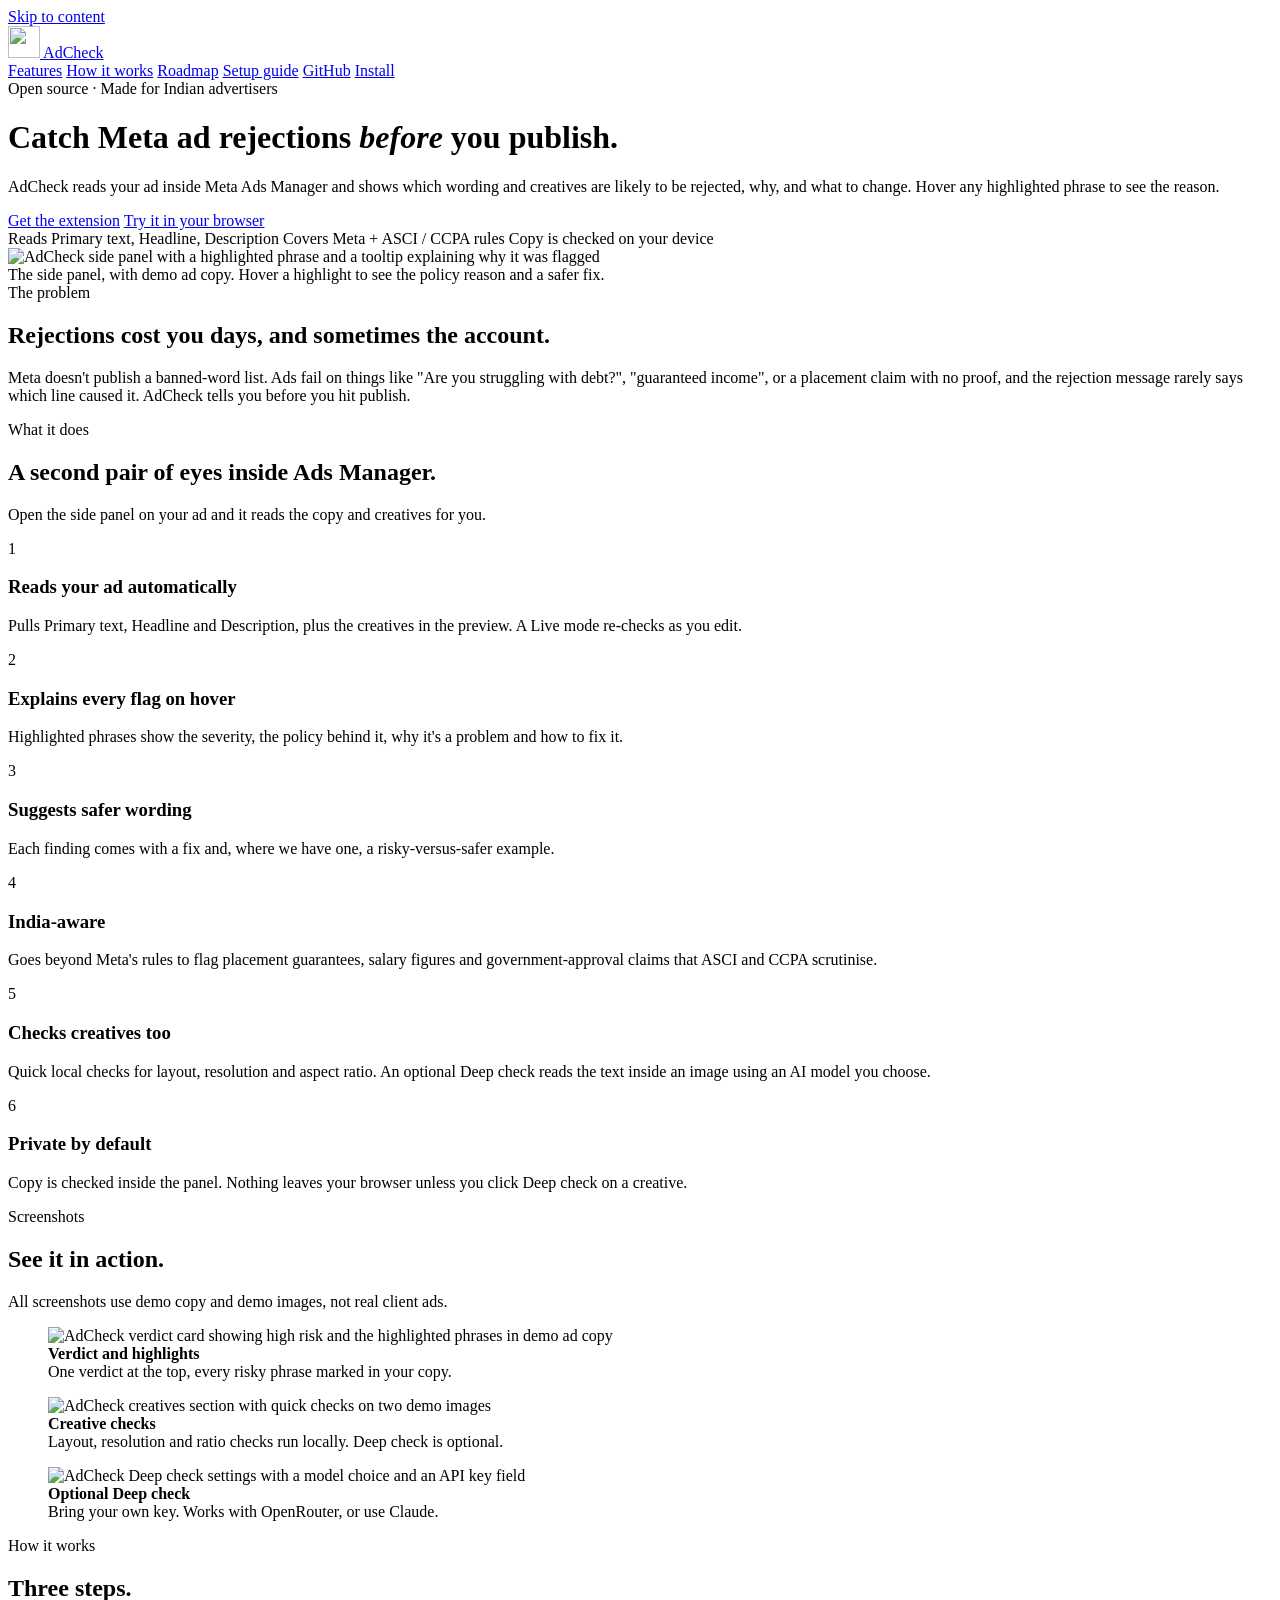
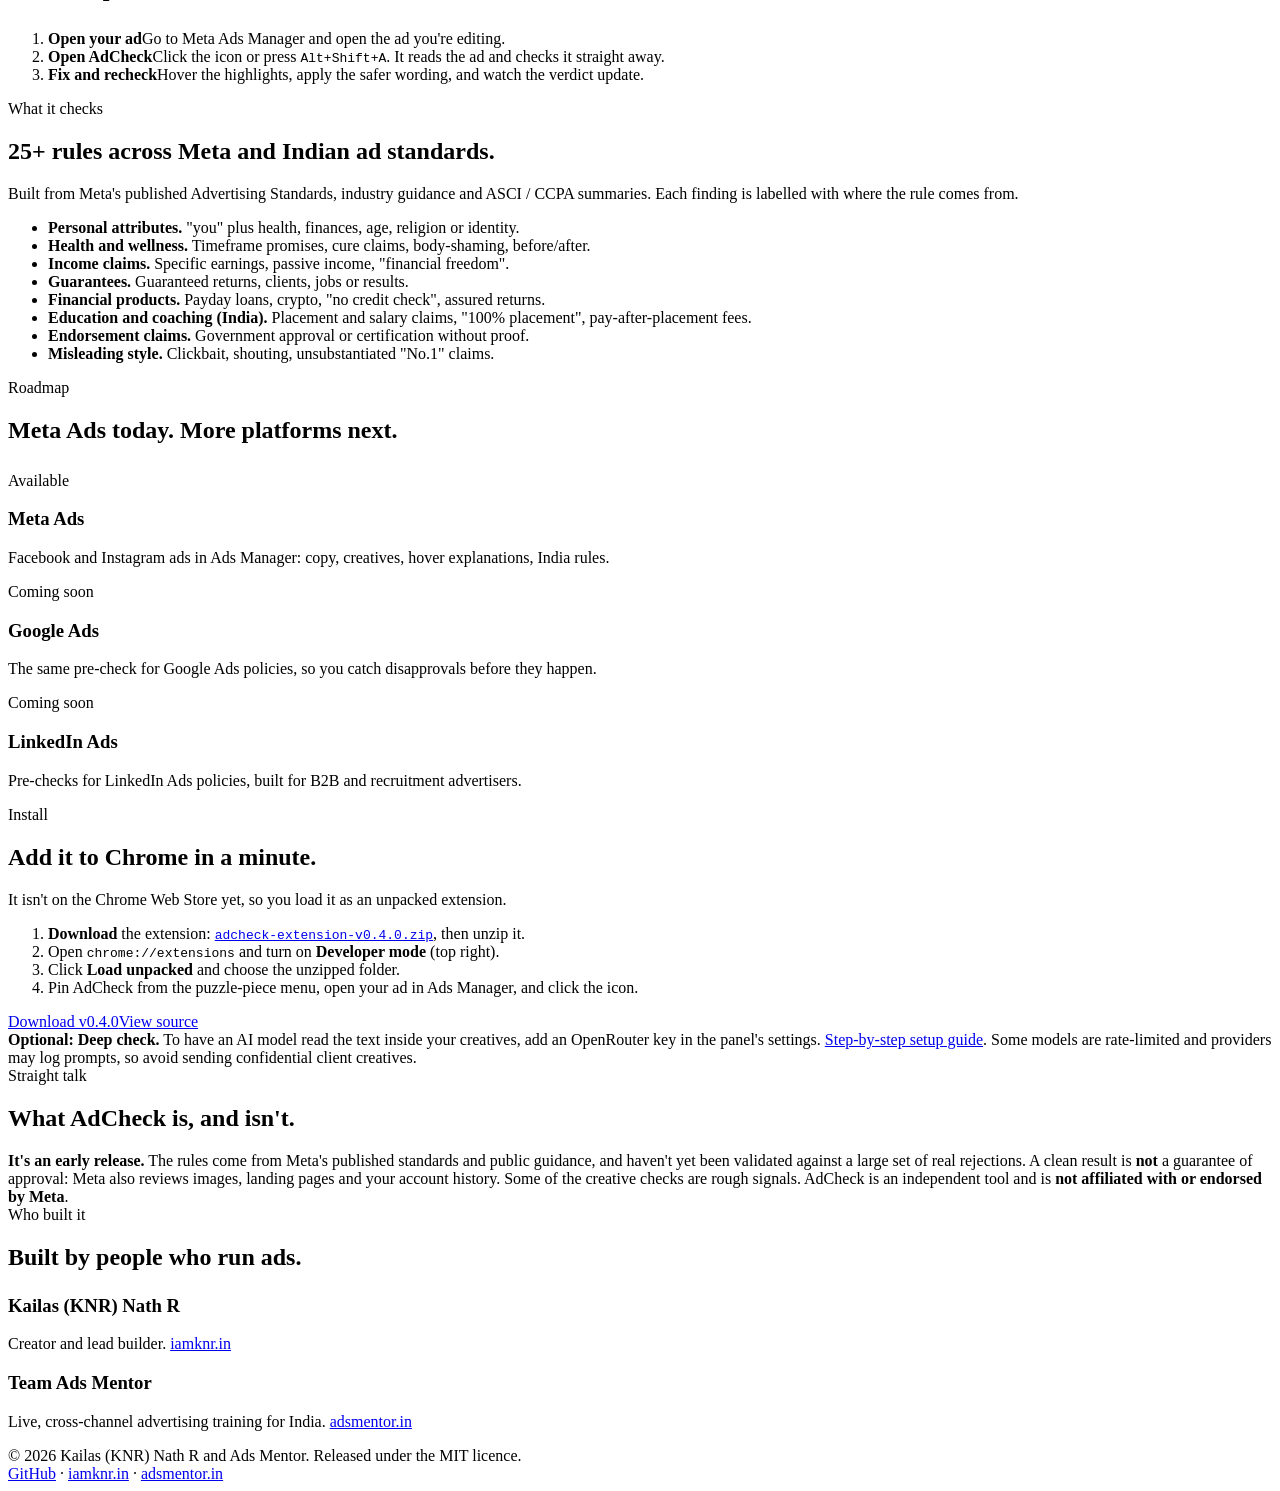
==== docs/index.html @ 50cb5c26 "Add landing page" ====
<!doctype html>
<html lang="en">
<head>
<meta charset="utf-8">
<meta name="viewport" content="width=device-width, initial-scale=1">
<title>AdCheck by Ads Mentor: catch Meta ad rejections before you publish</title>
<meta name="description" content="Chrome extension that reads your ad in Meta Ads Manager and flags wording and creatives likely to be rejected, with the reason and a safer fix. Built for Indian advertisers. Google Ads and LinkedIn Ads coming soon.">
<link rel="icon" type="image/svg+xml" href="favicon.svg">
<meta property="og:type" content="website">
<meta property="og:title" content="AdCheck by Ads Mentor">
<meta property="og:description" content="Catch Meta ad rejections before you publish. Chrome side panel with hover explanations and safer rewrites.">
<meta property="og:image" content="https://iam-knr.github.io/adsmentor-adcheck/assets/og.png">
<meta property="og:url" content="https://iam-knr.github.io/adsmentor-adcheck/">
<meta name="twitter:card" content="summary_large_image">
<meta name="theme-color" content="#0b0b0b">
<link rel="preconnect" href="https://fonts.googleapis.com">
<link rel="preconnect" href="https://fonts.gstatic.com" crossorigin>
<link href="https://fonts.googleapis.com/css2?family=Figtree:wght@400;500;600;700;800&display=swap" rel="stylesheet">
<link rel="stylesheet" href="assets/site.css">
</head>
<body>
<a class="skip" href="#main">Skip to content</a>

<header class="nav">
  <div class="wrap">
    <a class="logo" href="#top"><img src="assets/icon-512.png" alt="" width="32" height="32"> AdCheck</a>
    <nav aria-label="Main">
      <a href="#features">Features</a>
      <a href="#how">How it works</a>
      <a href="#roadmap">Roadmap</a>
      <a href="openrouter-setup/">Setup guide</a>
      <a class="btn sm" href="https://github.com/iam-knr/adsmentor-adcheck">GitHub</a>
      <a class="btn sm primary" href="#install">Install</a>
    </nav>
  </div>
</header>

<main id="main">
<div id="top"></div>

<div class="hero">
  <div class="wrap">
    <div>
      <span class="pill">Open source · Made for Indian advertisers</span>
      <h1>Catch Meta ad rejections <em>before</em> you publish.</h1>
      <p class="lead">AdCheck reads your ad inside Meta Ads Manager and shows which wording and creatives are likely to be rejected, why, and what to change. Hover any highlighted phrase to see the reason.</p>
      <div class="cta">
        <a class="btn primary" href="#install">Get the extension</a>
        <a class="btn" href="try/">Try it in your browser</a>
      </div>
      <div class="facts">
        <span>Reads Primary text, Headline, Description</span>
        <span>Covers Meta + ASCI / CCPA rules</span>
        <span>Copy is checked on your device</span>
      </div>
    </div>
    <figure class="frame" style="margin:0">
      <div class="crop"><img src="assets/shots/panel-tooltip.png" alt="AdCheck side panel with a highlighted phrase and a tooltip explaining why it was flagged" width="1000" height="2000"></div>
      <figcaption>The side panel, with demo ad copy. Hover a highlight to see the policy reason and a safer fix.</figcaption>
    </figure>
  </div>
</div>

<section id="problem">
  <div class="wrap">
    <div class="eyebrow">The problem</div>
    <h2>Rejections cost you days, and sometimes the account.</h2>
    <p class="sub">Meta doesn't publish a banned-word list. Ads fail on things like "Are you struggling with debt?", "guaranteed income", or a placement claim with no proof, and the rejection message rarely says which line caused it. AdCheck tells you before you hit publish.</p>
  </div>
</section>

<section id="features" class="band">
  <div class="wrap">
    <div class="eyebrow">What it does</div>
    <h2>A second pair of eyes inside Ads Manager.</h2>
    <p class="sub">Open the side panel on your ad and it reads the copy and creatives for you.</p>
    <div class="grid">
      <div class="card"><div class="ico">1</div><h3>Reads your ad automatically</h3><p>Pulls Primary text, Headline and Description, plus the creatives in the preview. A Live mode re-checks as you edit.</p></div>
      <div class="card"><div class="ico">2</div><h3>Explains every flag on hover</h3><p>Highlighted phrases show the severity, the policy behind it, why it's a problem and how to fix it.</p></div>
      <div class="card"><div class="ico">3</div><h3>Suggests safer wording</h3><p>Each finding comes with a fix and, where we have one, a risky-versus-safer example.</p></div>
      <div class="card"><div class="ico">4</div><h3>India-aware</h3><p>Goes beyond Meta's rules to flag placement guarantees, salary figures and government-approval claims that ASCI and CCPA scrutinise.</p></div>
      <div class="card"><div class="ico">5</div><h3>Checks creatives too</h3><p>Quick local checks for layout, resolution and aspect ratio. An optional Deep check reads the text inside an image using an AI model you choose.</p></div>
      <div class="card"><div class="ico">6</div><h3>Private by default</h3><p>Copy is checked inside the panel. Nothing leaves your browser unless you click Deep check on a creative.</p></div>
    </div>
  </div>
</section>

<section id="screens">
  <div class="wrap">
    <div class="eyebrow">Screenshots</div>
    <h2>See it in action.</h2>
    <p class="sub">All screenshots use demo copy and demo images, not real client ads.</p>
    <div class="shots">
      <figure class="shot"><div class="crop"><img src="assets/shots/panel-verdict.png" alt="AdCheck verdict card showing high risk and the highlighted phrases in demo ad copy" loading="lazy" width="1000" height="2000"></div><b>Verdict and highlights</b><figcaption>One verdict at the top, every risky phrase marked in your copy.</figcaption></figure>
      <figure class="shot"><div class="crop"><img src="assets/shots/panel-creatives.png" alt="AdCheck creatives section with quick checks on two demo images" loading="lazy" width="1000" height="1621"></div><b>Creative checks</b><figcaption>Layout, resolution and ratio checks run locally. Deep check is optional.</figcaption></figure>
      <figure class="shot"><div class="crop full"><img src="assets/shots/panel-settings.png" alt="AdCheck Deep check settings with a model choice and an API key field" loading="lazy" width="1000" height="878"></div><b>Optional Deep check</b><figcaption>Bring your own key. Works with OpenRouter, or use Claude.</figcaption></figure>
    </div>
  </div>
</section>

<section id="how" class="band">
  <div class="wrap">
    <div class="eyebrow">How it works</div>
    <h2>Three steps.</h2>
    <ol class="steps" style="margin-top:28px">
      <li><b>Open your ad</b><span>Go to Meta Ads Manager and open the ad you're editing.</span></li>
      <li><b>Open AdCheck</b><span>Click the icon or press <code>Alt+Shift+A</code>. It reads the ad and checks it straight away.</span></li>
      <li><b>Fix and recheck</b><span>Hover the highlights, apply the safer wording, and watch the verdict update.</span></li>
    </ol>
  </div>
</section>

<section id="rules">
  <div class="wrap">
    <div class="eyebrow">What it checks</div>
    <h2>25+ rules across Meta and Indian ad standards.</h2>
    <p class="sub">Built from Meta's published Advertising Standards, industry guidance and ASCI / CCPA summaries. Each finding is labelled with where the rule comes from.</p>
    <ul class="checks">
      <li><b>Personal attributes.</b> "you" plus health, finances, age, religion or identity.</li>
      <li><b>Health and wellness.</b> Timeframe promises, cure claims, body-shaming, before/after.</li>
      <li><b>Income claims.</b> Specific earnings, passive income, "financial freedom".</li>
      <li><b>Guarantees.</b> Guaranteed returns, clients, jobs or results.</li>
      <li><b>Financial products.</b> Payday loans, crypto, "no credit check", assured returns.</li>
      <li><b>Education and coaching (India).</b> Placement and salary claims, "100% placement", pay-after-placement fees.</li>
      <li><b>Endorsement claims.</b> Government approval or certification without proof.</li>
      <li><b>Misleading style.</b> Clickbait, shouting, unsubstantiated "No.1" claims.</li>
    </ul>
  </div>
</section>

<section id="roadmap" class="band">
  <div class="wrap">
    <div class="eyebrow">Roadmap</div>
    <h2>Meta Ads today. More platforms next.</h2>
    <div class="road" style="margin-top:28px">
      <div class="card"><span class="badge live">Available</span><h3>Meta Ads</h3><p>Facebook and Instagram ads in Ads Manager: copy, creatives, hover explanations, India rules.</p></div>
      <div class="card dim"><span class="badge soon">Coming soon</span><h3>Google Ads</h3><p>The same pre-check for Google Ads policies, so you catch disapprovals before they happen.</p></div>
      <div class="card dim"><span class="badge soon">Coming soon</span><h3>LinkedIn Ads</h3><p>Pre-checks for LinkedIn Ads policies, built for B2B and recruitment advertisers.</p></div>
    </div>
  </div>
</section>

<section id="install">
  <div class="wrap">
    <div class="eyebrow">Install</div>
    <h2>Add it to Chrome in a minute.</h2>
    <p class="sub">It isn't on the Chrome Web Store yet, so you load it as an unpacked extension.</p>
    <div class="install">
      <div>
        <ol>
          <li><b>Download</b> the extension: <a href="download/adcheck-extension-v0.4.0.zip"><code>adcheck-extension-v0.4.0.zip</code></a>, then unzip it.</li>
          <li>Open <code>chrome://extensions</code> and turn on <b>Developer mode</b> (top right).</li>
          <li>Click <b>Load unpacked</b> and choose the unzipped folder.</li>
          <li>Pin AdCheck from the puzzle-piece menu, open your ad in Ads Manager, and click the icon.</li>
        </ol>
        <div class="cta"><a class="btn primary" href="download/adcheck-extension-v0.4.0.zip">Download v0.4.0</a><a class="btn" href="https://github.com/iam-knr/adsmentor-adcheck">View source</a></div>
      </div>
      <div class="note">
        <b>Optional: Deep check.</b> To have an AI model read the text inside your creatives, add an OpenRouter key in the panel's settings. <a href="openrouter-setup/">Step-by-step setup guide</a>. Some models are rate-limited and providers may log prompts, so avoid sending confidential client creatives.
      </div>
    </div>
  </div>
</section>

<section class="band" id="honest">
  <div class="wrap">
    <div class="eyebrow">Straight talk</div>
    <h2>What AdCheck is, and isn't.</h2>
    <div class="note" style="margin-top:20px">
      <b>It's an early release.</b> The rules come from Meta's published standards and public guidance, and haven't yet been validated against a large set of real rejections. A clean result is <b>not</b> a guarantee of approval: Meta also reviews images, landing pages and your account history. Some of the creative checks are rough signals. AdCheck is an independent tool and is <b>not affiliated with or endorsed by Meta</b>.
    </div>
  </div>
</section>

<section id="team">
  <div class="wrap">
    <div class="eyebrow">Who built it</div>
    <h2>Built by people who run ads.</h2>
    <div class="built" style="margin-top:24px">
      <div class="card"><h3>Kailas (KNR) Nath R</h3><p>Creator and lead builder. <a href="https://iamknr.in">iamknr.in</a></p></div>
      <div class="card"><h3>Team Ads Mentor</h3><p>Live, cross-channel advertising training for India. <a href="https://adsmentor.in">adsmentor.in</a></p></div>
    </div>
  </div>
</section>
</main>

<footer>
  <div class="wrap">
    <div>© 2026 Kailas (KNR) Nath R and Ads Mentor. Released under the MIT licence.</div>
    <div><a href="https://github.com/iam-knr/adsmentor-adcheck">GitHub</a> · <a href="https://iamknr.in">iamknr.in</a> · <a href="https://adsmentor.in">adsmentor.in</a></div>
  </div>
</footer>
</body>
</html>
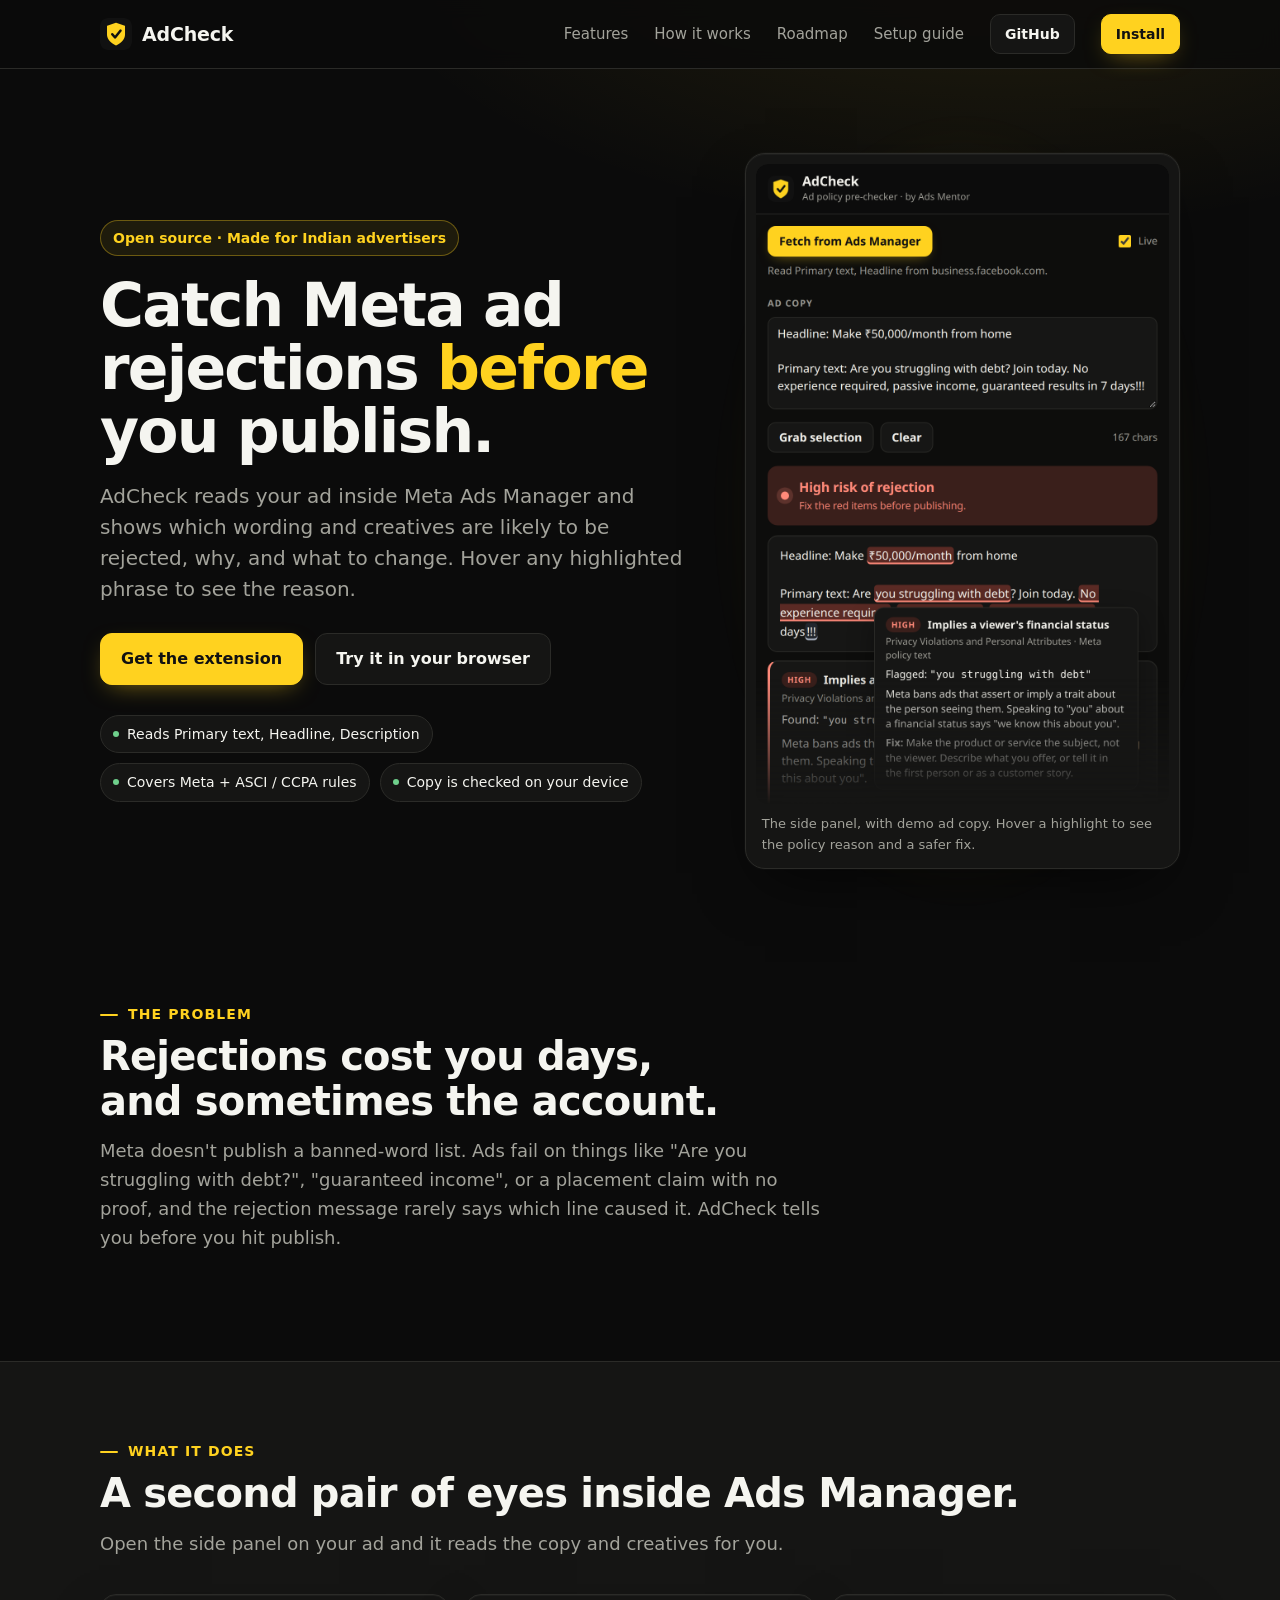
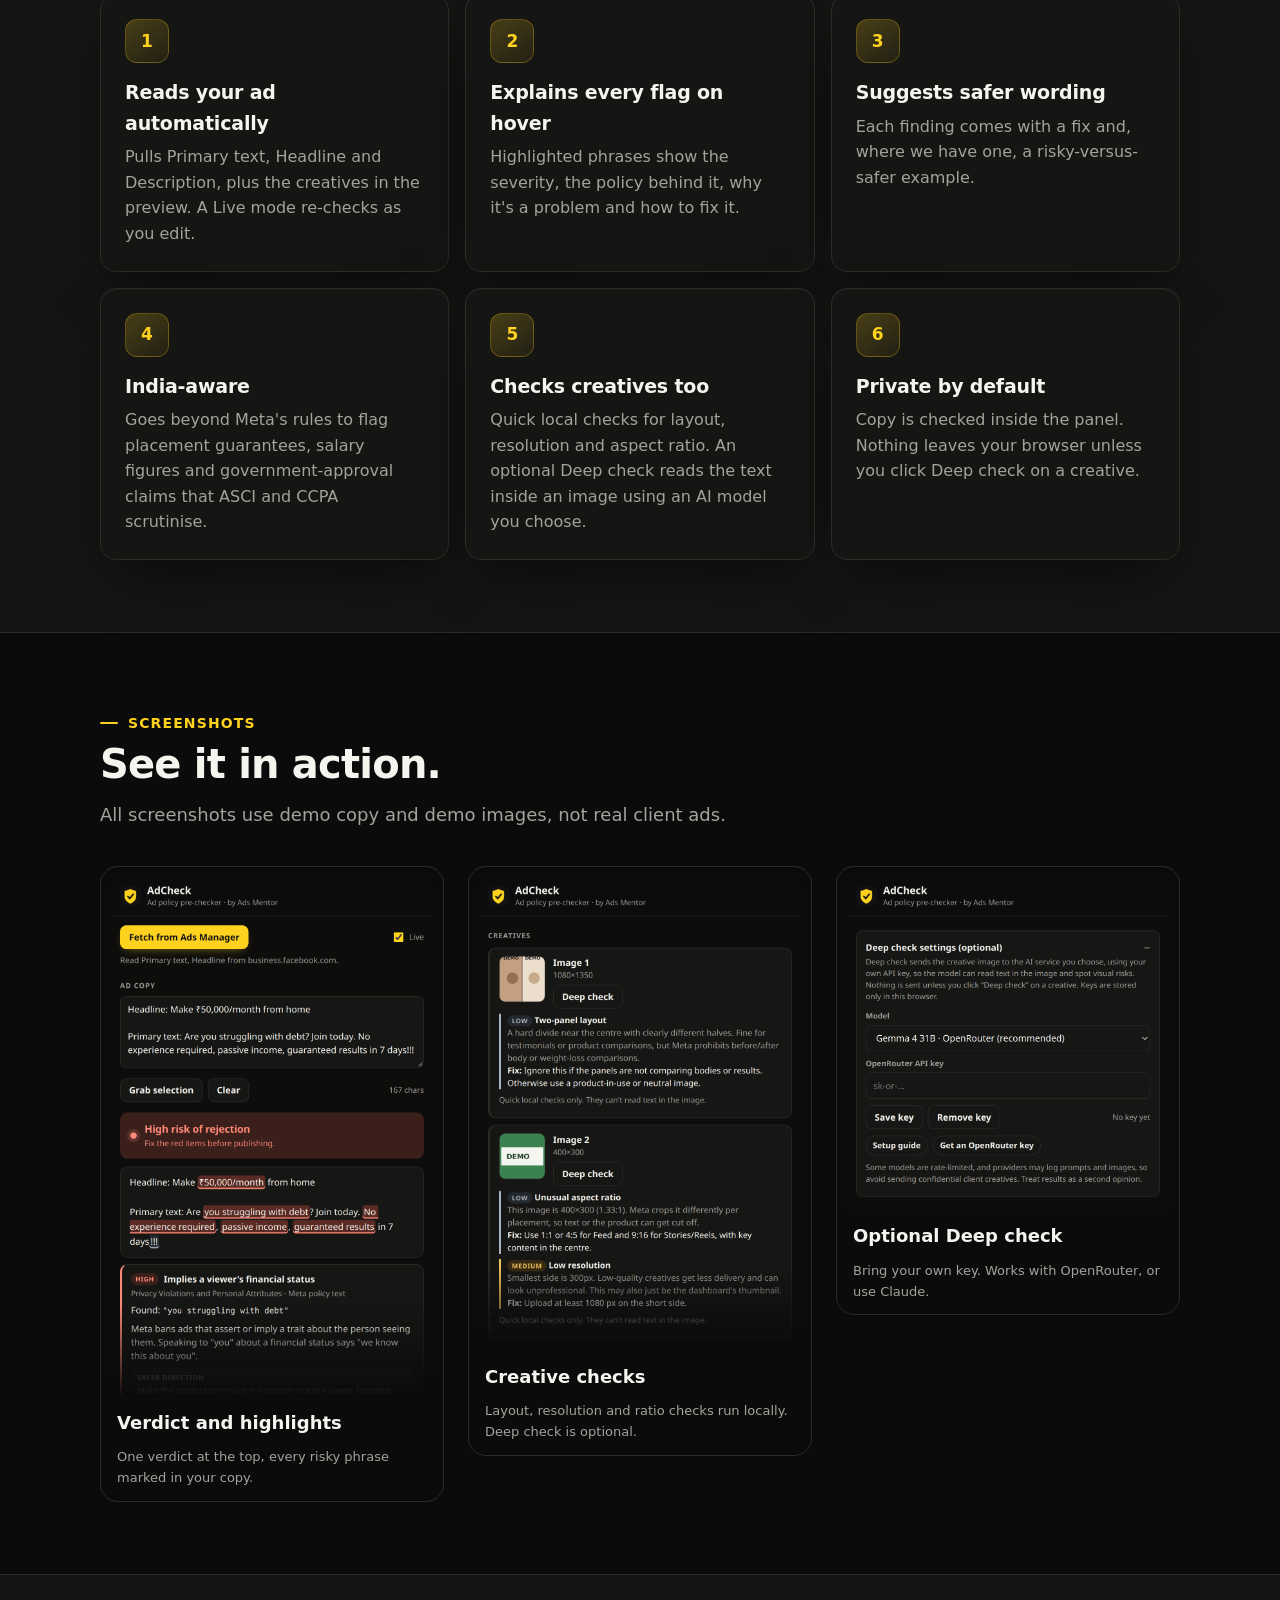
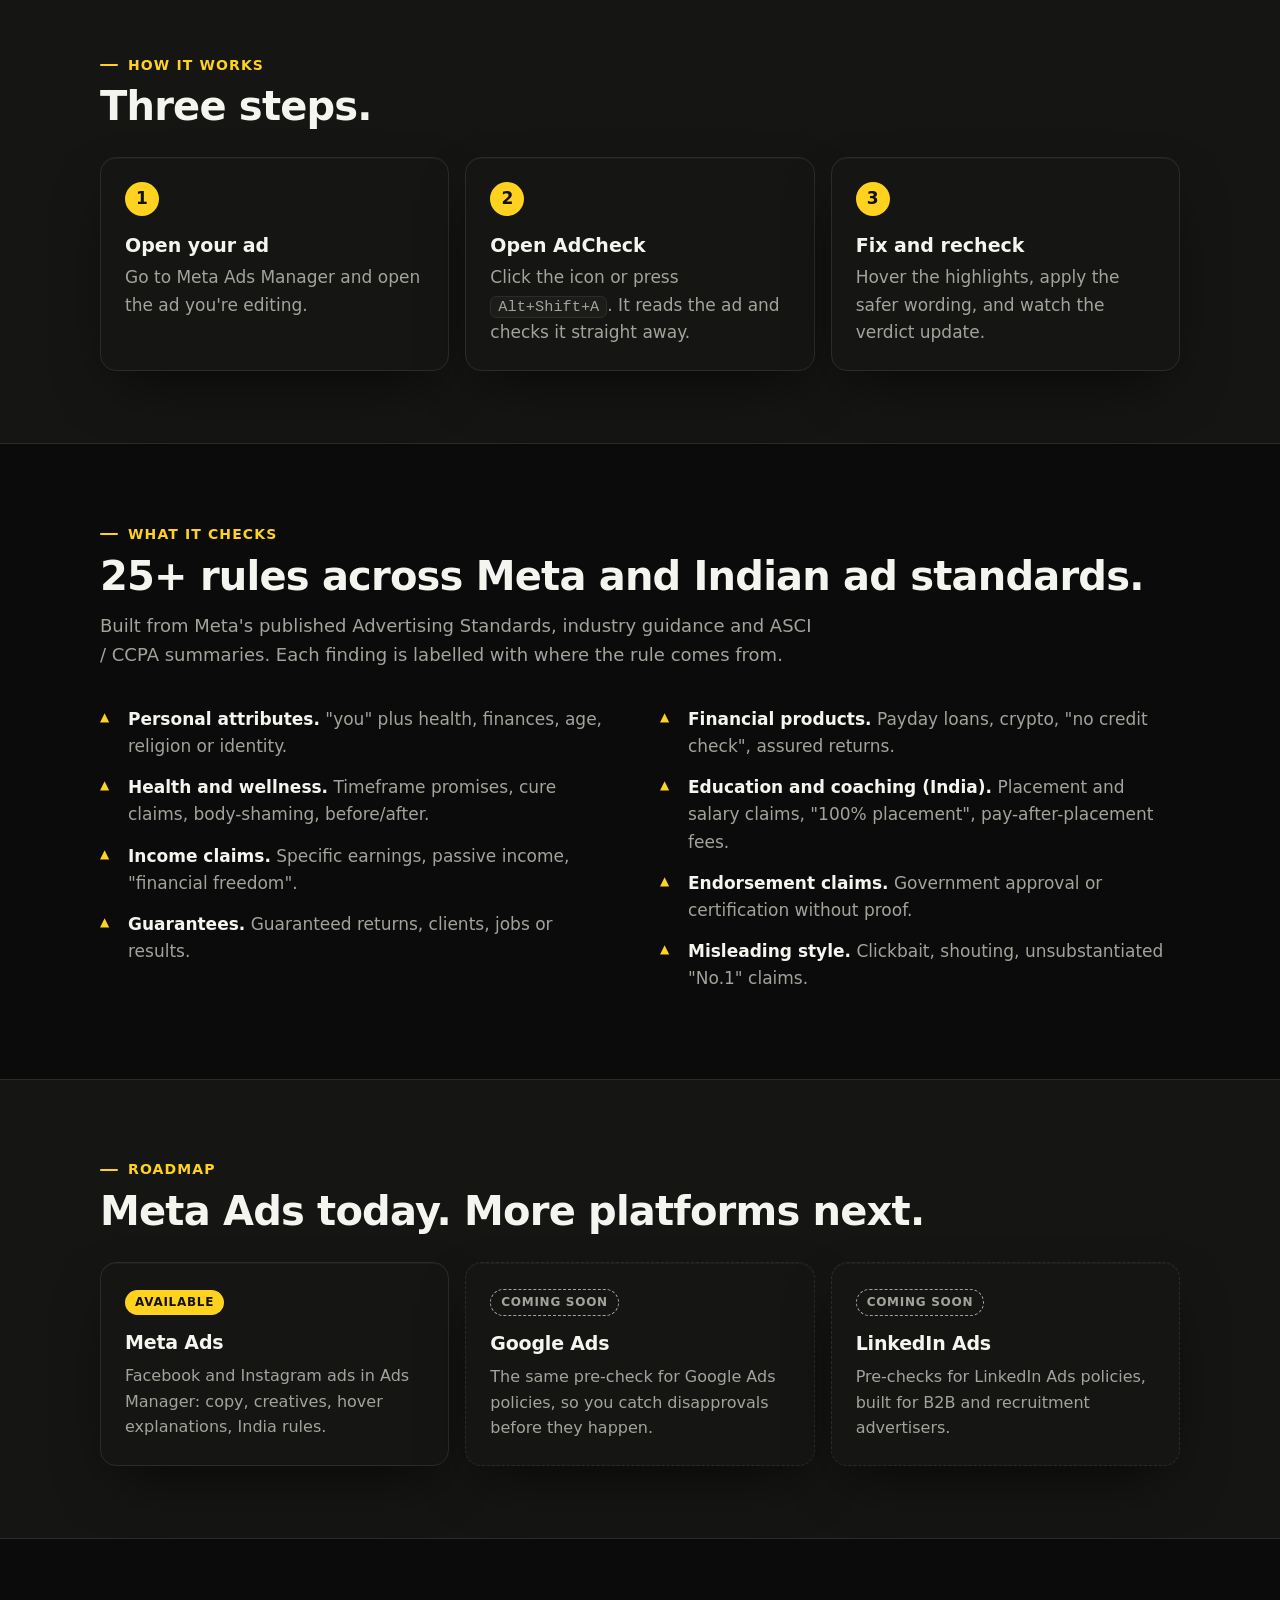
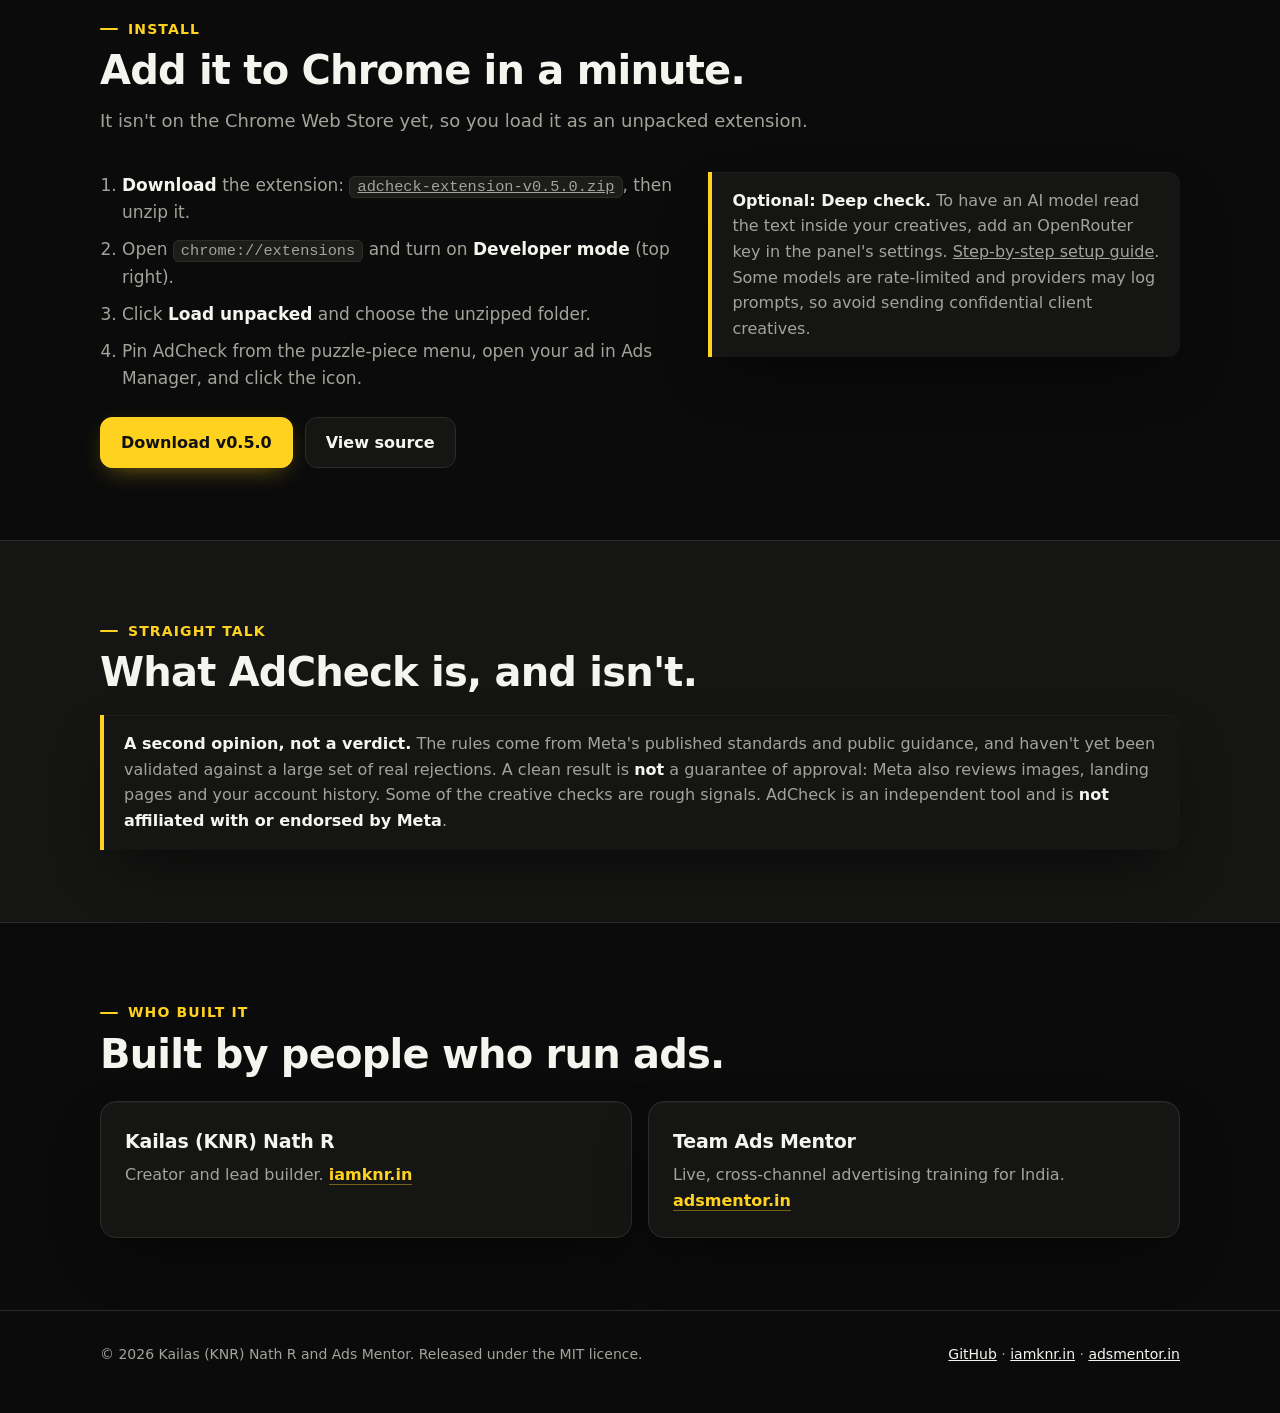
==== commit 7b408a00: "New icon and v0.5.0 landing page" ====
--- a/docs/index.html
+++ b/docs/index.html
@@ -148,12 +148,12 @@
     <div class="install">
       <div>
         <ol>
-          <li><b>Download</b> the extension: <a href="download/adcheck-extension-v0.4.0.zip"><code>adcheck-extension-v0.4.0.zip</code></a>, then unzip it.</li>
+          <li><b>Download</b> the extension: <a href="download/adcheck-extension-v0.5.0.zip"><code>adcheck-extension-v0.5.0.zip</code></a>, then unzip it.</li>
           <li>Open <code>chrome://extensions</code> and turn on <b>Developer mode</b> (top right).</li>
           <li>Click <b>Load unpacked</b> and choose the unzipped folder.</li>
           <li>Pin AdCheck from the puzzle-piece menu, open your ad in Ads Manager, and click the icon.</li>
         </ol>
-        <div class="cta"><a class="btn primary" href="download/adcheck-extension-v0.4.0.zip">Download v0.4.0</a><a class="btn" href="https://github.com/iam-knr/adsmentor-adcheck">View source</a></div>
+        <div class="cta"><a class="btn primary" href="download/adcheck-extension-v0.5.0.zip">Download v0.5.0</a><a class="btn" href="https://github.com/iam-knr/adsmentor-adcheck">View source</a></div>
       </div>
       <div class="note">
         <b>Optional: Deep check.</b> To have an AI model read the text inside your creatives, add an OpenRouter key in the panel's settings. <a href="openrouter-setup/">Step-by-step setup guide</a>. Some models are rate-limited and providers may log prompts, so avoid sending confidential client creatives.
@@ -167,7 +167,7 @@
     <div class="eyebrow">Straight talk</div>
     <h2>What AdCheck is, and isn't.</h2>
     <div class="note" style="margin-top:20px">
-      <b>It's an early release.</b> The rules come from Meta's published standards and public guidance, and haven't yet been validated against a large set of real rejections. A clean result is <b>not</b> a guarantee of approval: Meta also reviews images, landing pages and your account history. Some of the creative checks are rough signals. AdCheck is an independent tool and is <b>not affiliated with or endorsed by Meta</b>.
+      <b>A second opinion, not a verdict.</b> The rules come from Meta's published standards and public guidance, and haven't yet been validated against a large set of real rejections. A clean result is <b>not</b> a guarantee of approval: Meta also reviews images, landing pages and your account history. Some of the creative checks are rough signals. AdCheck is an independent tool and is <b>not affiliated with or endorsed by Meta</b>.
     </div>
   </div>
 </section>
--- a/docs/assets/site.css
+++ b/docs/assets/site.css
@@ -0,0 +1,164 @@
+:root {
+    --bg: #0b0b0b; --panel: #151514; --panel-2: #1c1c1a; --line: #2b2b28;
+    --ink: #f5f5f0; --muted: #a3a39b; --yellow: #ffd21f; --yellow-ink: #111;
+    --red: #ff8a7a; --green: #6fd08c;
+    --radius: 16px; --max: 1120px;
+  }
+  * { box-sizing: border-box; }
+  html { scroll-behavior: smooth; }
+  body { margin: 0; background: var(--bg); color: var(--ink);
+    font: 17px/1.6 "Figtree", system-ui, -apple-system, "Segoe UI", Roboto, sans-serif; -webkit-font-smoothing: antialiased; }
+  a { color: inherit; }
+  .wrap { max-width: var(--max); margin: 0 auto; padding: 0 20px; }
+  .skip { position: absolute; left: -999px; } .skip:focus { left: 12px; top: 12px; background: var(--yellow); color: var(--yellow-ink); padding: 8px 12px; border-radius: 8px; z-index: 10; }
+
+  /* nav */
+  header.nav { position: sticky; top: 0; z-index: 5; background: rgba(11,11,11,.85); backdrop-filter: blur(10px); border-bottom: 1px solid var(--line); }
+  .nav .wrap { display: flex; align-items: center; gap: 20px; height: 64px; }
+  .logo { display: flex; align-items: center; gap: 10px; font-weight: 800; font-size: 19px; text-decoration: none; letter-spacing: -.01em; }
+  .logo img { width: 32px; height: 32px; border-radius: 8px; }
+  .nav nav { margin-left: auto; display: flex; gap: 22px; align-items: center; font-size: 15px; color: var(--muted); }
+  .nav nav a { text-decoration: none; } .nav nav a:hover { color: var(--ink); }
+  .btn { display: inline-flex; align-items: center; gap: 8px; font-weight: 700; font-size: 16px; text-decoration: none;
+    padding: 12px 20px; border-radius: 12px; border: 1px solid var(--line); background: var(--panel); color: var(--ink); }
+  .btn:hover { border-color: var(--muted); }
+  .btn.primary { background: var(--yellow); color: var(--yellow-ink); border-color: var(--yellow); }
+  .btn.primary:hover { filter: brightness(1.06); }
+  .btn.sm { padding: 8px 14px; font-size: 14px; border-radius: 10px; }
+  :focus-visible { outline: 3px solid var(--yellow); outline-offset: 3px; }
+
+  /* hero */
+  .hero { padding: 72px 0 40px; }
+  .hero .wrap { display: grid; grid-template-columns: 1.15fr .85fr; gap: 48px; align-items: center; }
+  .pill { display: inline-flex; gap: 8px; align-items: center; font-size: 14px; font-weight: 600; color: var(--yellow);
+    border: 1px solid rgba(255,210,31,.35); background: rgba(255,210,31,.08); padding: 6px 12px; border-radius: 999px; }
+  h1 { font-size: clamp(36px, 5.4vw, 60px); line-height: 1.05; letter-spacing: -.03em; margin: 18px 0 18px; font-weight: 800; }
+  h1 em { font-style: normal; color: var(--yellow); }
+  .lead { font-size: 20px; color: var(--muted); max-width: 34em; margin: 0 0 28px; }
+  .cta { display: flex; gap: 12px; flex-wrap: wrap; }
+  .facts { display: flex; gap: 18px; flex-wrap: wrap; margin-top: 26px; font-size: 14px; color: var(--muted); }
+  .facts span::before { content: "✓ "; color: var(--green); font-weight: 800; }
+  .frame { background: var(--panel); border: 1px solid var(--line); border-radius: 20px; padding: 10px; box-shadow: 0 30px 80px rgba(0,0,0,.6); }
+  .frame img { display: block; width: 100%; height: auto; border-radius: 12px; }
+  .frame figcaption, .shot figcaption { font-size: 13px; color: var(--muted); padding: 10px 6px 2px; }
+
+  /* sections */
+  section { padding: 72px 0; }
+  .eyebrow { color: var(--yellow); font-weight: 700; font-size: 14px; letter-spacing: .08em; text-transform: uppercase; }
+  h2 { font-size: clamp(28px, 3.6vw, 40px); line-height: 1.12; letter-spacing: -.02em; margin: 8px 0 14px; font-weight: 800; }
+  .sub { color: var(--muted); max-width: 40em; margin: 0 0 36px; font-size: 18px; }
+  .grid { display: grid; gap: 16px; grid-template-columns: repeat(3, 1fr); }
+  .card { background: var(--panel); border: 1px solid var(--line); border-radius: var(--radius); padding: 24px; }
+  .card h3 { margin: 0 0 6px; font-size: 19px; letter-spacing: -.01em; }
+  .card p { margin: 0; color: var(--muted); font-size: 16px; }
+  .ico { width: 40px; height: 40px; border-radius: 10px; background: rgba(255,210,31,.12); color: var(--yellow);
+    display: grid; place-items: center; font-weight: 800; margin-bottom: 14px; }
+
+  .band { background: var(--panel); border-top: 1px solid var(--line); border-bottom: 1px solid var(--line); }
+  .shots { display: grid; gap: 24px; grid-template-columns: repeat(3, 1fr); align-items: start; }
+  .shot { margin: 0; background: var(--bg); border: 1px solid var(--line); border-radius: 18px; padding: 10px; }
+  .shot img { display: block; width: 100%; height: auto; border-radius: 10px; }
+  .shot b { display: block; padding: 12px 6px 0; font-size: 17px; }
+
+  .steps { counter-reset: s; display: grid; gap: 16px; grid-template-columns: repeat(3, 1fr); padding: 0; list-style: none; margin: 0; }
+  .steps li { counter-increment: s; background: var(--panel); border: 1px solid var(--line); border-radius: var(--radius); padding: 24px; }
+  .steps li::before { content: counter(s); display: grid; place-items: center; width: 34px; height: 34px; border-radius: 50%;
+    background: var(--yellow); color: var(--yellow-ink); font-weight: 800; margin-bottom: 14px; }
+  .steps b { display: block; font-size: 19px; margin-bottom: 4px; }
+  .steps span { color: var(--muted); }
+
+  .checks { columns: 2; column-gap: 40px; padding: 0; margin: 0; list-style: none; }
+  .checks li { break-inside: avoid; padding: 0 0 14px 28px; position: relative; color: var(--muted); }
+  .checks li b { color: var(--ink); }
+  .checks li::before { content: "▲"; position: absolute; left: 0; top: 2px; font-size: 12px; color: var(--yellow); }
+
+  .road { display: grid; gap: 16px; grid-template-columns: repeat(3, 1fr); }
+  .road .card { position: relative; }
+  .badge { display: inline-block; font-size: 12px; font-weight: 800; letter-spacing: .06em; text-transform: uppercase; padding: 3px 10px; border-radius: 999px; margin-bottom: 12px; }
+  .badge.live { background: var(--yellow); color: var(--yellow-ink); }
+  .badge.soon { border: 1px dashed var(--muted); color: var(--muted); }
+  .card.dim { border-style: dashed; }
+
+  pre, code { font-family: ui-monospace, "SF Mono", Menlo, Consolas, monospace; }
+  code { background: var(--panel-2); border: 1px solid var(--line); padding: 1px 7px; border-radius: 6px; font-size: .9em; }
+  .install { display: grid; grid-template-columns: 1.1fr .9fr; gap: 32px; align-items: start; }
+  .install ol { margin: 0 0 24px; padding-left: 22px; } .install li { margin-bottom: 10px; color: var(--muted); } .install li b { color: var(--ink); }
+  .note { border-left: 4px solid var(--yellow); background: var(--panel); border-radius: 0 12px 12px 0; padding: 16px 20px; color: var(--muted); font-size: 16px; }
+  .note b { color: var(--ink); }
+
+  /* credits + footer */
+  .built { display: grid; gap: 16px; grid-template-columns: 1fr 1fr; }
+  .built .card a { color: var(--yellow); font-weight: 700; text-decoration: none; border-bottom: 1px solid rgba(255,210,31,.4); }
+  footer { border-top: 1px solid var(--line); padding: 32px 0 48px; color: var(--muted); font-size: 14px; }
+  footer .wrap { display: flex; gap: 24px; flex-wrap: wrap; justify-content: space-between; }
+  footer a { color: var(--ink); }
+
+  @media (max-width: 900px) {
+    .hero .wrap, .install { grid-template-columns: 1fr; }
+    .grid, .shots, .steps, .road, .built { grid-template-columns: 1fr; }
+    .checks { columns: 1; }
+    .nav nav a:not(.btn) { display: none; }
+    .hero { padding-top: 40px; } section { padding: 52px 0; }
+    .frame { max-width: 460px; }
+  }
+  @media (prefers-reduced-motion: reduce) { html { scroll-behavior: auto; } }
+
+  /* ---- v2 polish ---- */
+  :root { --ease: cubic-bezier(.2,.7,.2,1); --shadow: 0 1px 0 rgba(255,255,255,.04) inset, 0 24px 60px -20px rgba(0,0,0,.7); }
+  body { background: radial-gradient(1100px 520px at 78% -80px, rgba(255,210,31,.10), transparent 60%), var(--bg); background-repeat: no-repeat; }
+  .nav .wrap { height: 68px; }
+  .nav nav { gap: 26px; }
+  .btn { transition: transform .15s var(--ease), border-color .15s, filter .15s, background .15s; }
+  .btn:active { transform: translateY(1px); }
+  .btn.primary { box-shadow: 0 8px 24px -10px rgba(255,210,31,.55); }
+  .card { box-shadow: var(--shadow); transition: border-color .2s, transform .2s var(--ease); }
+  .grid .card:hover, .road .card:hover { border-color: #3a3a36; transform: translateY(-2px); }
+  .hero { padding: 84px 0 56px; }
+  .hero .wrap { align-items: center; gap: 56px; }
+  .lead { font-size: 20px; line-height: 1.55; }
+  .facts { gap: 10px; margin-top: 30px; }
+  .facts span { display: inline-flex; gap: 8px; align-items: center; font-size: 14px; color: var(--ink); background: var(--panel);
+    border: 1px solid var(--line); padding: 7px 12px; border-radius: 999px; white-space: nowrap; }
+  .facts span::before { content: ""; width: 6px; height: 6px; border-radius: 50%; background: var(--green); }
+  .frame { position: relative; box-shadow: var(--shadow), 0 0 0 1px rgba(255,255,255,.02); }
+  .frame::before { content: ""; position: absolute; inset: -40px -30px; z-index: -1; background: radial-gradient(closest-side, rgba(255,210,31,.16), transparent); filter: blur(10px); }
+  .frame .crop { max-height: 640px; overflow: hidden; border-radius: 12px; position: relative;
+    -webkit-mask-image: linear-gradient(#000 80%, transparent); mask-image: linear-gradient(#000 80%, transparent); }
+  .frame .crop img { border-radius: 0; }
+  .shot .crop { max-height: 520px; overflow: hidden; border-radius: 10px;
+    -webkit-mask-image: linear-gradient(#000 82%, transparent); mask-image: linear-gradient(#000 82%, transparent); }
+  .shot .crop.full { max-height: none; -webkit-mask-image: none; mask-image: none; }
+  .shot .crop img { border-radius: 0; }
+  .shot b { font-size: 18px; }
+  h2 { text-wrap: balance; } h1 { text-wrap: balance; }
+  .sub { line-height: 1.6; }
+  .eyebrow { display: inline-flex; gap: 10px; align-items: center; }
+  .eyebrow::before { content: ""; width: 18px; height: 2px; background: var(--yellow); border-radius: 2px; }
+  .ico { width: 44px; height: 44px; border-radius: 12px; background: linear-gradient(145deg, rgba(255,210,31,.22), rgba(255,210,31,.06)); border: 1px solid rgba(255,210,31,.25); }
+  .steps li, .road .card, .built .card { box-shadow: var(--shadow); }
+  .note { box-shadow: var(--shadow); }
+  .guide a.btn { margin-top: 6px; }
+  .prose { max-width: 760px; }
+  .prose h2 { margin-top: 56px; }
+  .prose p, .prose li { color: var(--muted); }
+  .prose li b, .prose p b { color: var(--ink); }
+  .prose ol { padding-left: 0; list-style: none; counter-reset: g; margin: 20px 0; }
+  .prose ol > li { counter-increment: g; position: relative; padding: 0 0 22px 52px; margin: 0; }
+  .prose ol > li::before { content: counter(g); position: absolute; left: 0; top: -2px; width: 34px; height: 34px; border-radius: 50%;
+    background: var(--yellow); color: var(--yellow-ink); font-weight: 800; display: grid; place-items: center; }
+  .prose ol > li > b:first-child { display: block; color: var(--ink); font-size: 19px; margin-bottom: 2px; }
+  .kbd { font-family: ui-monospace, Menlo, Consolas, monospace; background: var(--panel-2); border: 1px solid var(--line); border-bottom-width: 2px; padding: 1px 7px; border-radius: 6px; font-size: .88em; color: var(--ink); }
+  table.t { width: 100%; border-collapse: collapse; font-size: 15px; margin: 18px 0; }
+  table.t th, table.t td { text-align: left; padding: 12px 14px; border-bottom: 1px solid var(--line); vertical-align: top; }
+  table.t th { color: var(--ink); font-size: 13px; letter-spacing: .06em; text-transform: uppercase; }
+  table.t td:first-child { color: var(--ink); white-space: nowrap; font-weight: 600; }
+  table.t td { color: var(--muted); }
+  .crumb { font-size: 14px; color: var(--muted); margin-bottom: 14px; } .crumb a { text-decoration: none; border-bottom: 1px solid var(--line); }
+  footer .wrap { align-items: center; }
+  @media (max-width: 900px) {
+    .nav nav a:not(.btn) { display: none; }
+    .hero { padding-top: 36px; }
+    .frame .crop { max-height: 460px; }
+    .shot .crop { max-height: 420px; }
+    table.t td:first-child { white-space: normal; }
+  }
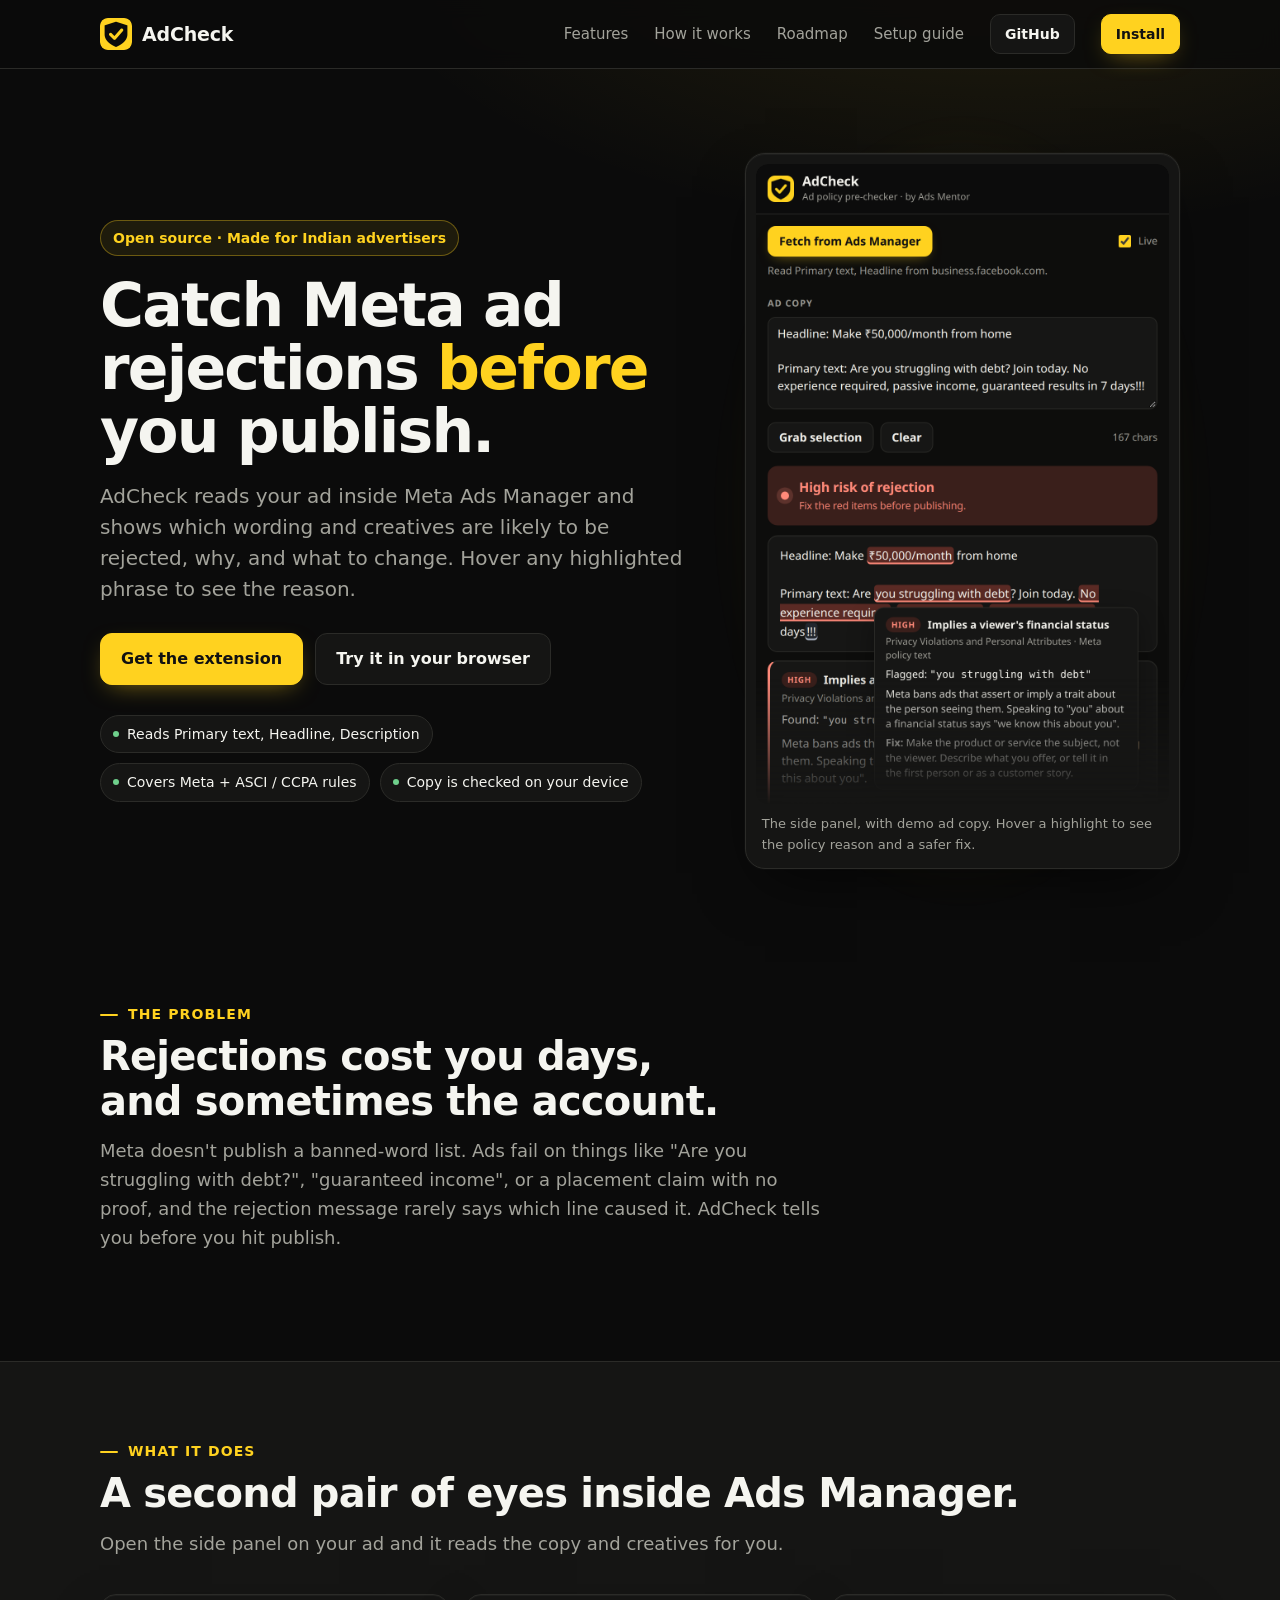
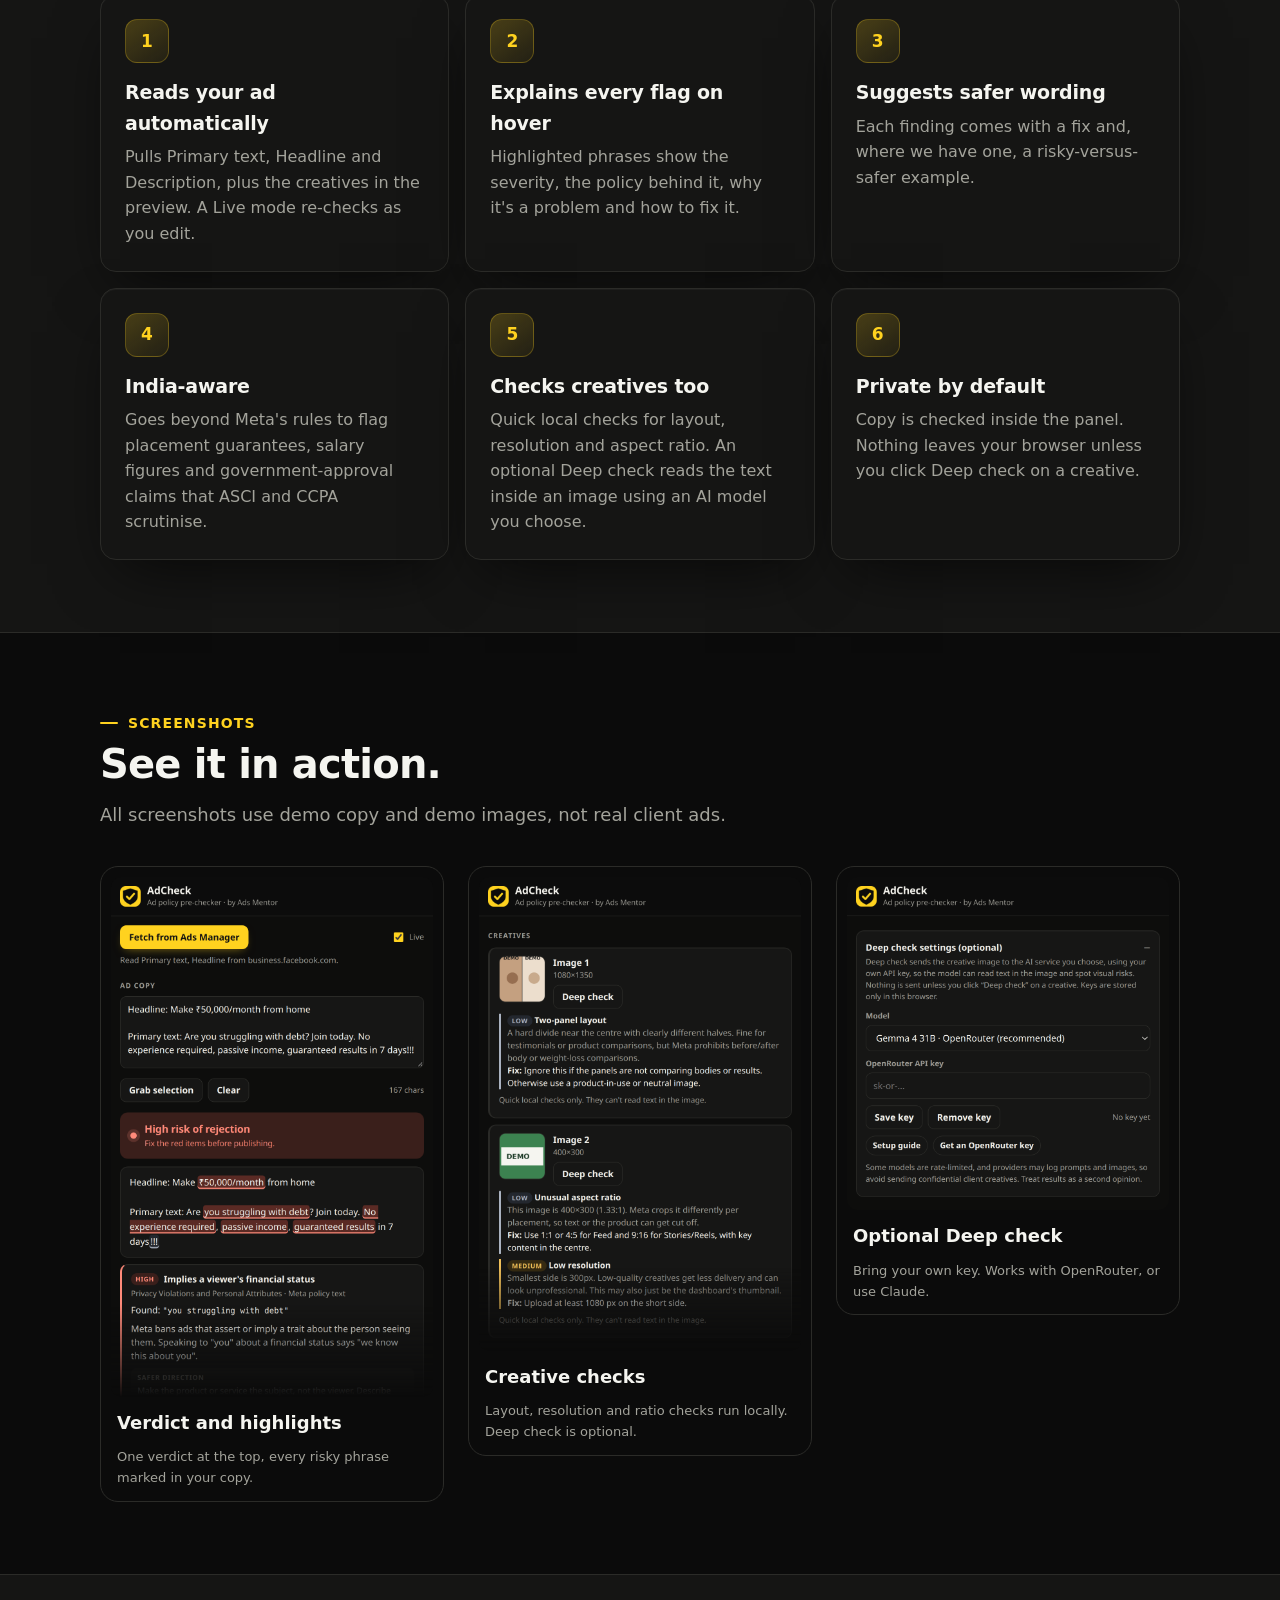
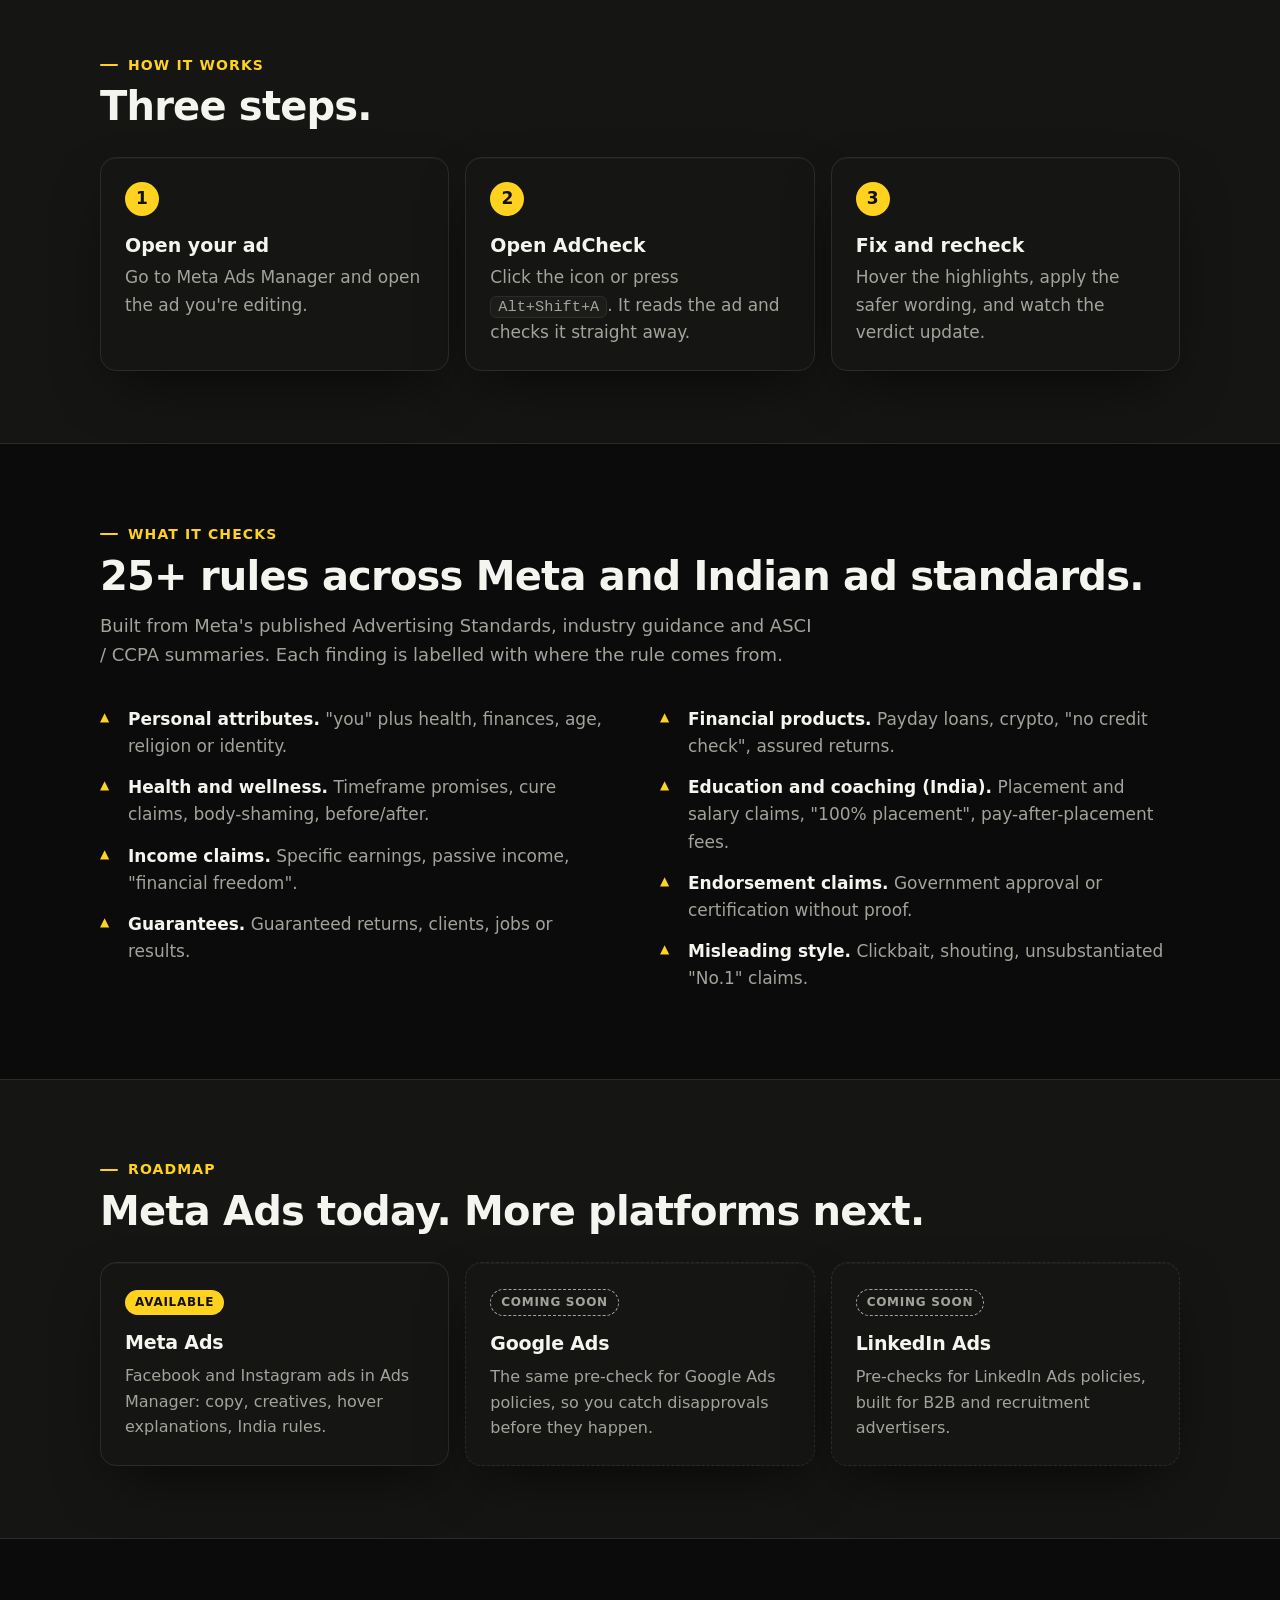
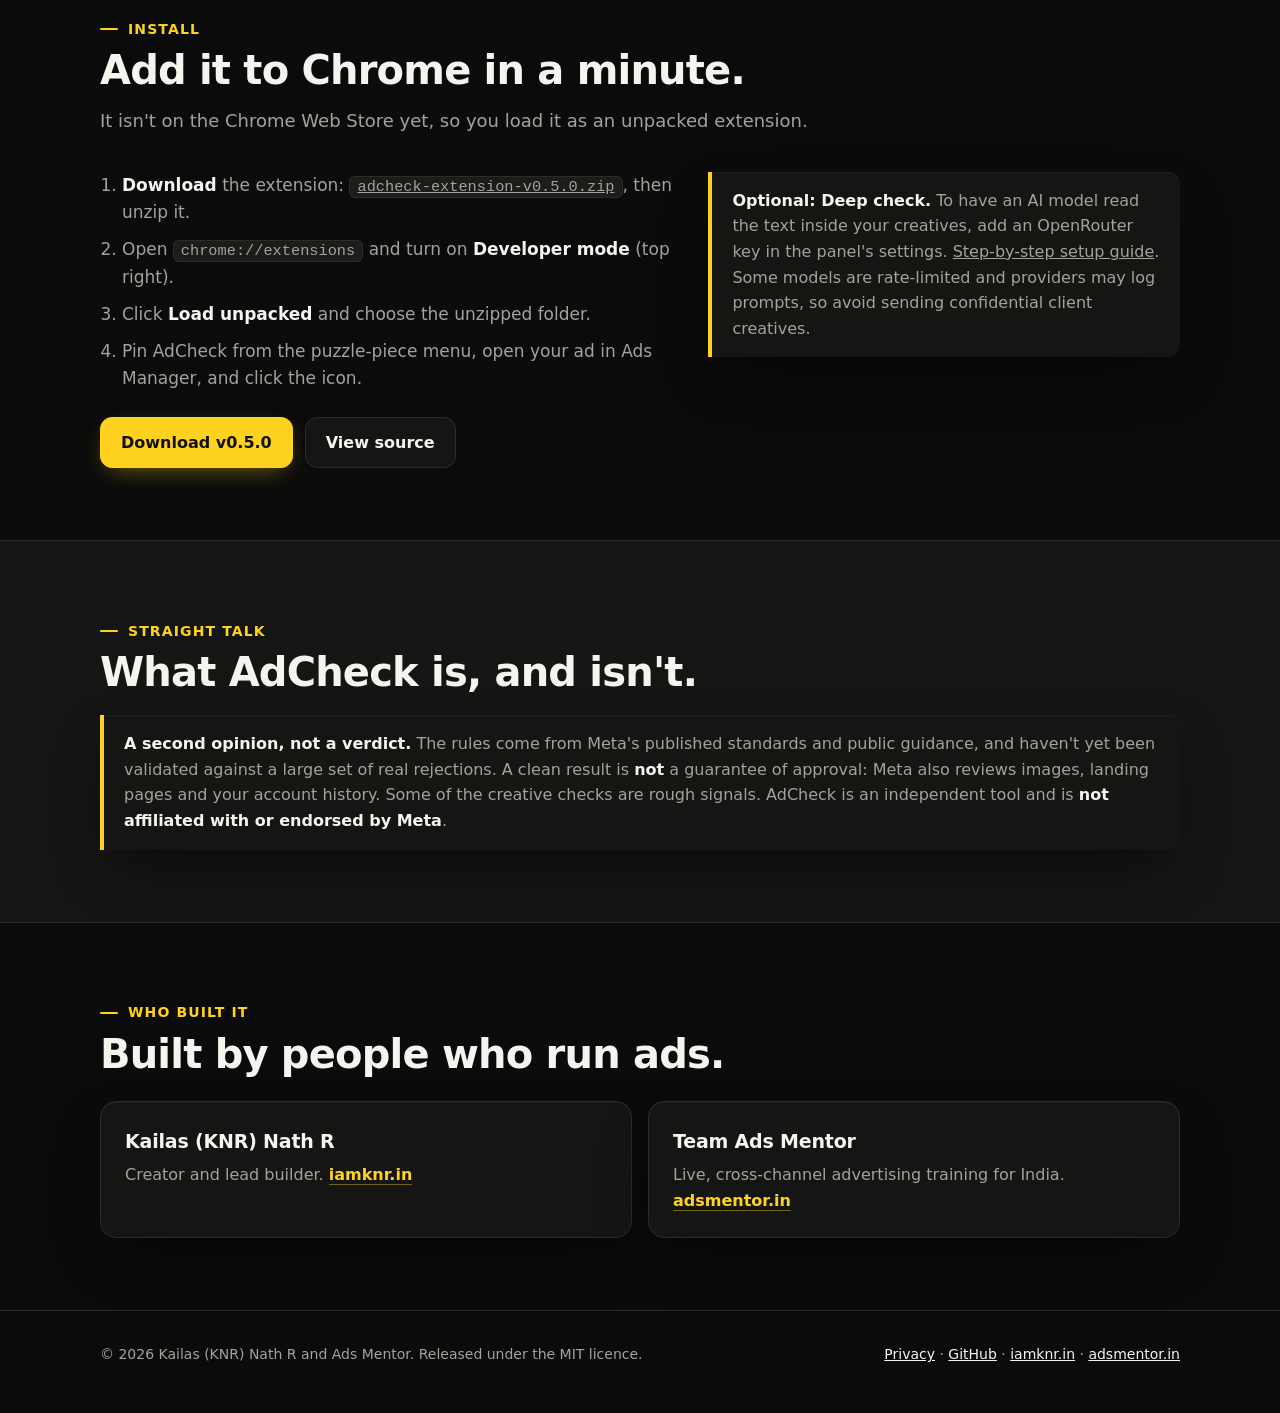
==== commit 36ddd046: "Add privacy policy page and footer/README links" ====
--- a/docs/index.html
+++ b/docs/index.html
@@ -187,7 +187,7 @@
 <footer>
   <div class="wrap">
     <div>© 2026 Kailas (KNR) Nath R and Ads Mentor. Released under the MIT licence.</div>
-    <div><a href="https://github.com/iam-knr/adsmentor-adcheck">GitHub</a> · <a href="https://iamknr.in">iamknr.in</a> · <a href="https://adsmentor.in">adsmentor.in</a></div>
+    <div><a href="privacy/">Privacy</a> · <a href="https://github.com/iam-knr/adsmentor-adcheck">GitHub</a> · <a href="https://iamknr.in">iamknr.in</a> · <a href="https://adsmentor.in">adsmentor.in</a></div>
   </div>
 </footer>
 </body>
